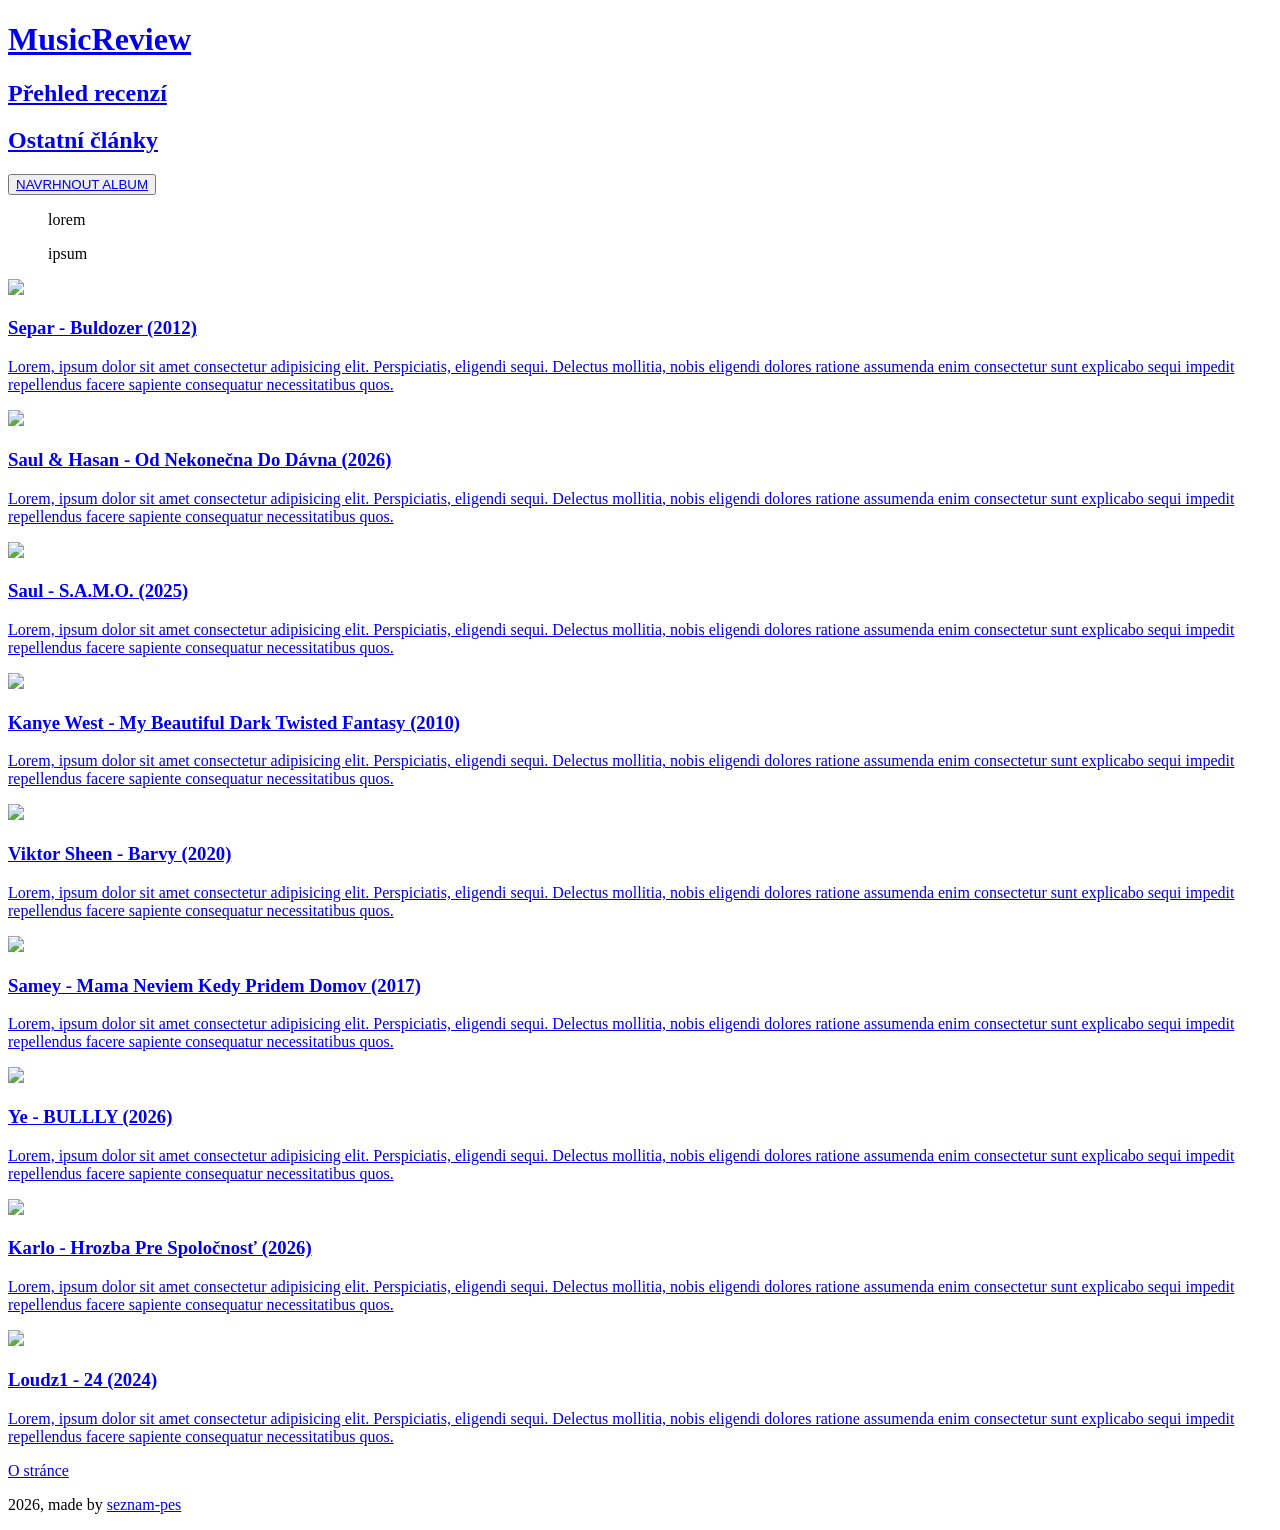
==== index.html @ 6a29ee66 "Add files via upload" ====
<!DOCTYPE html>
<html lang="cs">

<head>
    <meta charset="UTF-8">
    <meta name="viewport" content="width=device-width, initial-scale=1.0">
    <title>MusicReview - Homepage</title>
    <link rel="stylesheet" href="css/main.css">
    <script src="js/scripts.js"></script>
</head>

<body>
    <div class="img">
        <div class="frosted">
            <header>
                <h1><a href="/index.html">MusicReview</a></h1>
                <h2><a href="html/recenze.html">Přehled recenzí</a></h2>
                <h2><a href="html/other.html">Ostatní články</a></h2>
                <button><a href="html/submit.html">NAVRHNOUT ALBUM</a></button>
            </header>
            <div class="container">
                <menu>
                    <p>lorem</p>
                    <p>ipsum</p>
                </menu>
                <main>
                    <a href="html/buldozer.html" class="no-desc">
                        <div class="horiz-card">
                            <img src="img/buldozer.jpg" width="200px">
                            <div style="display: block;">
                                <h3>Separ - Buldozer (2012)</h3>
                                <p>Lorem, ipsum dolor sit amet consectetur adipisicing elit. Perspiciatis, eligendi
                                    sequi.
                                    Delectus mollitia, nobis eligendi dolores ratione assumenda enim consectetur sunt
                                    explicabo sequi impedit repellendus facere sapiente consequatur necessitatibus quos.
                                </p>
                            </div>
                        </div>
                    </a>

                    <a href="html/ondd.html" class="no-desc">
                        <div class="horiz-card">
                            <img src="img/ondd.jpg" width="200px">
                            <div style="display: block;">
                                <h3>Saul & Hasan - Od Nekonečna Do Dávna (2026)</h3>
                                <p>Lorem, ipsum dolor sit amet consectetur adipisicing elit. Perspiciatis, eligendi
                                    sequi.
                                    Delectus mollitia, nobis eligendi dolores ratione assumenda enim consectetur sunt
                                    explicabo sequi impedit repellendus facere sapiente consequatur necessitatibus quos.
                                </p>
                            </div>
                        </div>
                    </a>

                    <a href="html/samo.html" class="no-desc">
                        <div class="horiz-card">
                            <img src="img/samo.jpg" width="200px">
                            <div style="display: block;">
                                <h3>Saul - S.A.M.O. (2025)</h3>
                                <p>Lorem, ipsum dolor sit amet consectetur adipisicing elit. Perspiciatis, eligendi
                                    sequi.
                                    Delectus mollitia, nobis eligendi dolores ratione assumenda enim consectetur sunt
                                    explicabo sequi impedit repellendus facere sapiente consequatur necessitatibus quos.
                                </p>
                            </div>
                        </div>
                    </a>

                    <a href="html/mbdtf.html" class="no-desc">
                        <div class="horiz-card">
                            <img src="img/mbdtf.jpg" width="200px">
                            <div style="display: block;">
                                <h3>Kanye West - My Beautiful Dark Twisted Fantasy (2010)</h3>
                                <p>Lorem, ipsum dolor sit amet consectetur adipisicing elit. Perspiciatis, eligendi
                                    sequi.
                                    Delectus mollitia, nobis eligendi dolores ratione assumenda enim consectetur sunt
                                    explicabo sequi impedit repellendus facere sapiente consequatur necessitatibus quos.
                                </p>
                            </div>
                        </div>
                    </a>

                    <a href="html/barvy.html" class="no-desc">
                        <div class="horiz-card">
                            <img src="img/barvy.jpg" width="200px">
                            <div style="display: block;">
                                <h3>Viktor Sheen - Barvy (2020)</h3>
                                <p>Lorem, ipsum dolor sit amet consectetur adipisicing elit. Perspiciatis, eligendi
                                    sequi.
                                    Delectus mollitia, nobis eligendi dolores ratione assumenda enim consectetur sunt
                                    explicabo sequi impedit repellendus facere sapiente consequatur necessitatibus quos.
                                </p>
                            </div>
                        </div>
                    </a>

                    <a href="html/mnkpd.html" class="no-desc">
                        <div class="horiz-card">
                            <img src="img/mnkpd.jpg" width="200px">
                            <div style="display: block;">
                                <h3>Samey - Mama Neviem Kedy Pridem Domov (2017)</h3>
                                <p>Lorem, ipsum dolor sit amet consectetur adipisicing elit. Perspiciatis, eligendi
                                    sequi.
                                    Delectus mollitia, nobis eligendi dolores ratione assumenda enim consectetur sunt
                                    explicabo sequi impedit repellendus facere sapiente consequatur necessitatibus quos.
                                </p>
                            </div>
                        </div>
                    </a>

                    <a href="html/bully.html" class="no-desc">
                        <div class="horiz-card">
                            <img src="img/bully.jpg" width="200px">
                            <div style="display: block;">
                                <h3>Ye - BULLLY (2026)</h3>
                                <p>Lorem, ipsum dolor sit amet consectetur adipisicing elit. Perspiciatis, eligendi
                                    sequi.
                                    Delectus mollitia, nobis eligendi dolores ratione assumenda enim consectetur sunt
                                    explicabo sequi impedit repellendus facere sapiente consequatur necessitatibus quos.
                                </p>
                            </div>
                        </div>
                    </a>

                    <a href="html/hrozbaprespolocnost.html" class="no-desc">
                        <div class="horiz-card">
                            <img src="img/hps.jpg" width="200px">
                            <div style="display: block;">
                                <h3>Karlo - Hrozba Pre Spoločnosť (2026)</h3>
                                <p>Lorem, ipsum dolor sit amet consectetur adipisicing elit. Perspiciatis, eligendi
                                    sequi. Delectus mollitia, nobis eligendi dolores ratione assumenda enim consectetur
                                    sunt explicabo sequi impedit repellendus facere sapiente consequatur necessitatibus
                                    quos.</p>
                            </div>
                        </div>
                    </a>

                    <a href="html/24.html" class="no-desc">
                        <div class="horiz-card">
                            <img src="img/24.jpg" width="200px">
                            <div style="display: block;">
                                <h3>Loudz1 - 24 (2024)</h3>
                                <p>Lorem, ipsum dolor sit amet consectetur adipisicing elit. Perspiciatis, eligendi
                                    sequi. Delectus mollitia, nobis eligendi dolores ratione assumenda enim consectetur
                                    sunt explicabo sequi impedit repellendus facere sapiente consequatur necessitatibus
                                    quos.</p>
                            </div>
                        </div>
                    </a>

                </main>
            </div>
            <footer>
                <p><a href="html/about.html">O stránce</a></p>
                <p>2026, made by <a href="https://github.com/seznampes">seznam-pes</a></p>
            </footer>
        </div>
    </div>
</body>

</html>
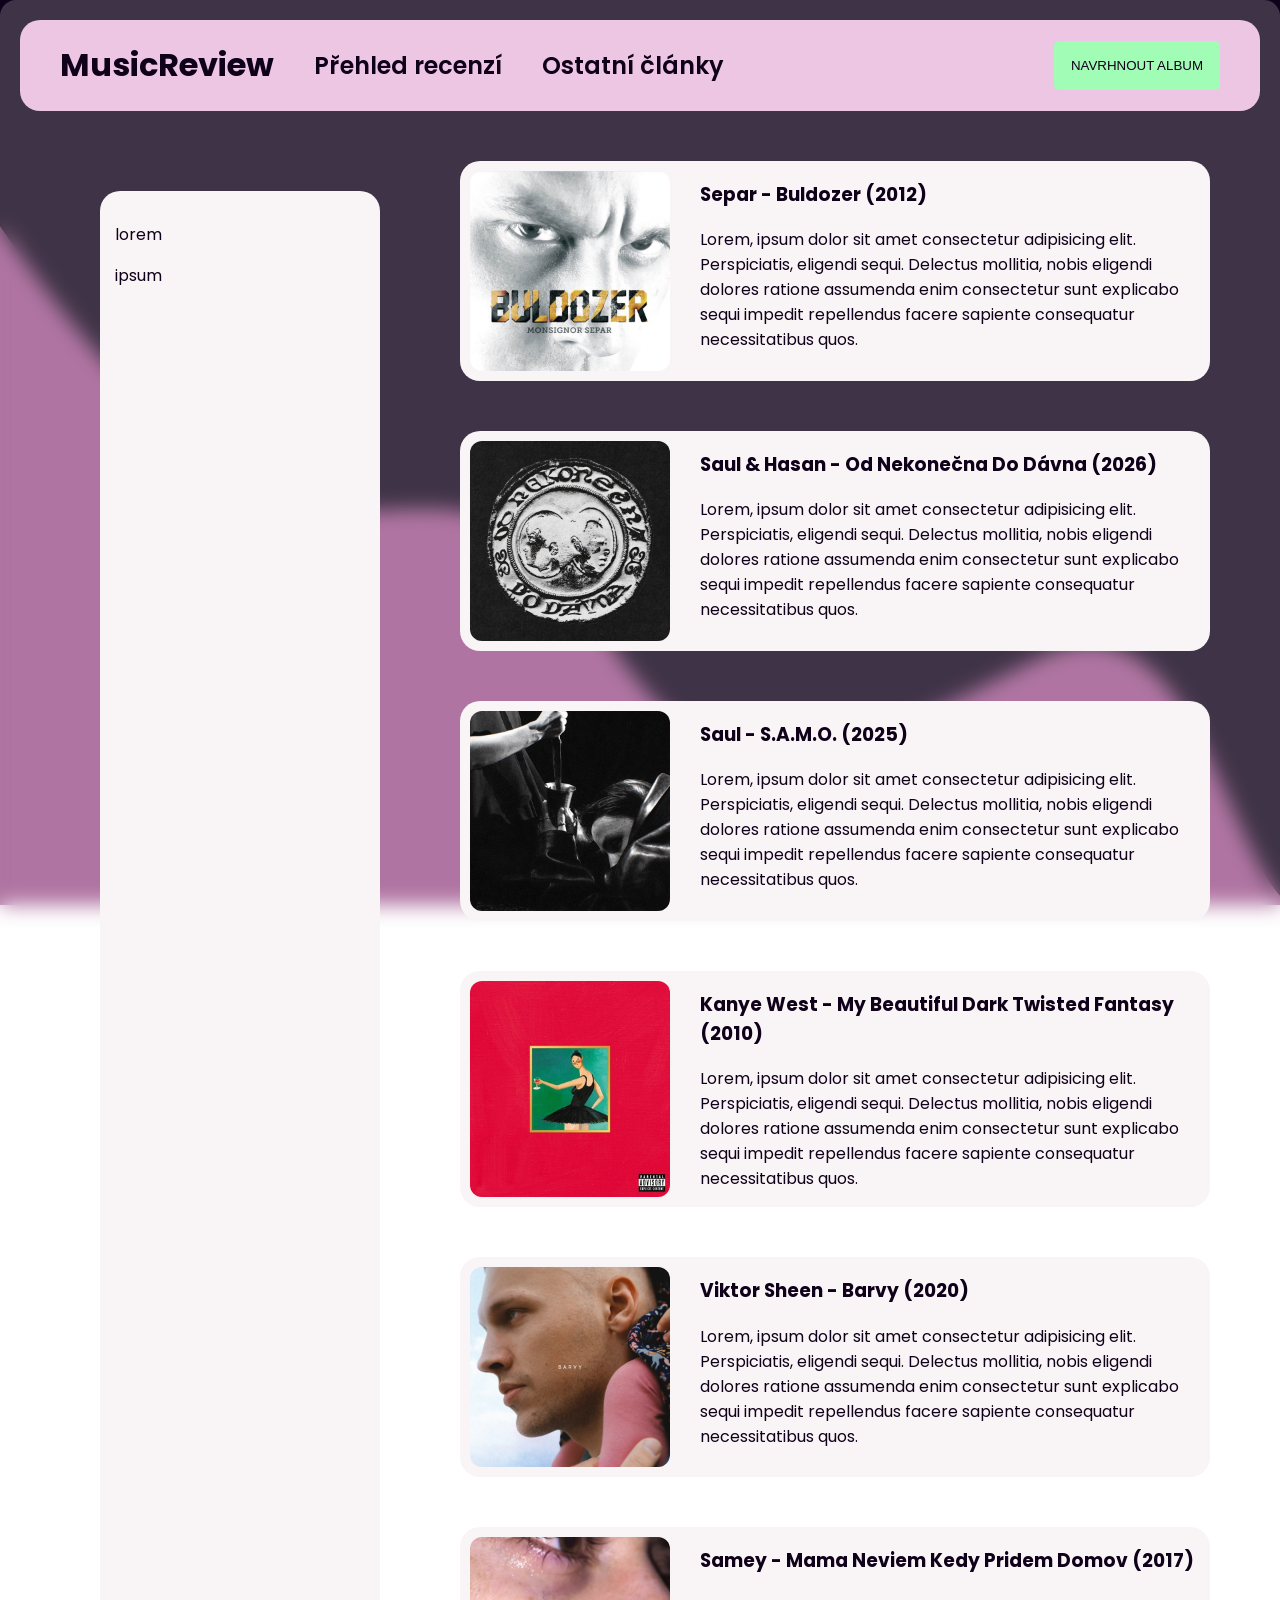
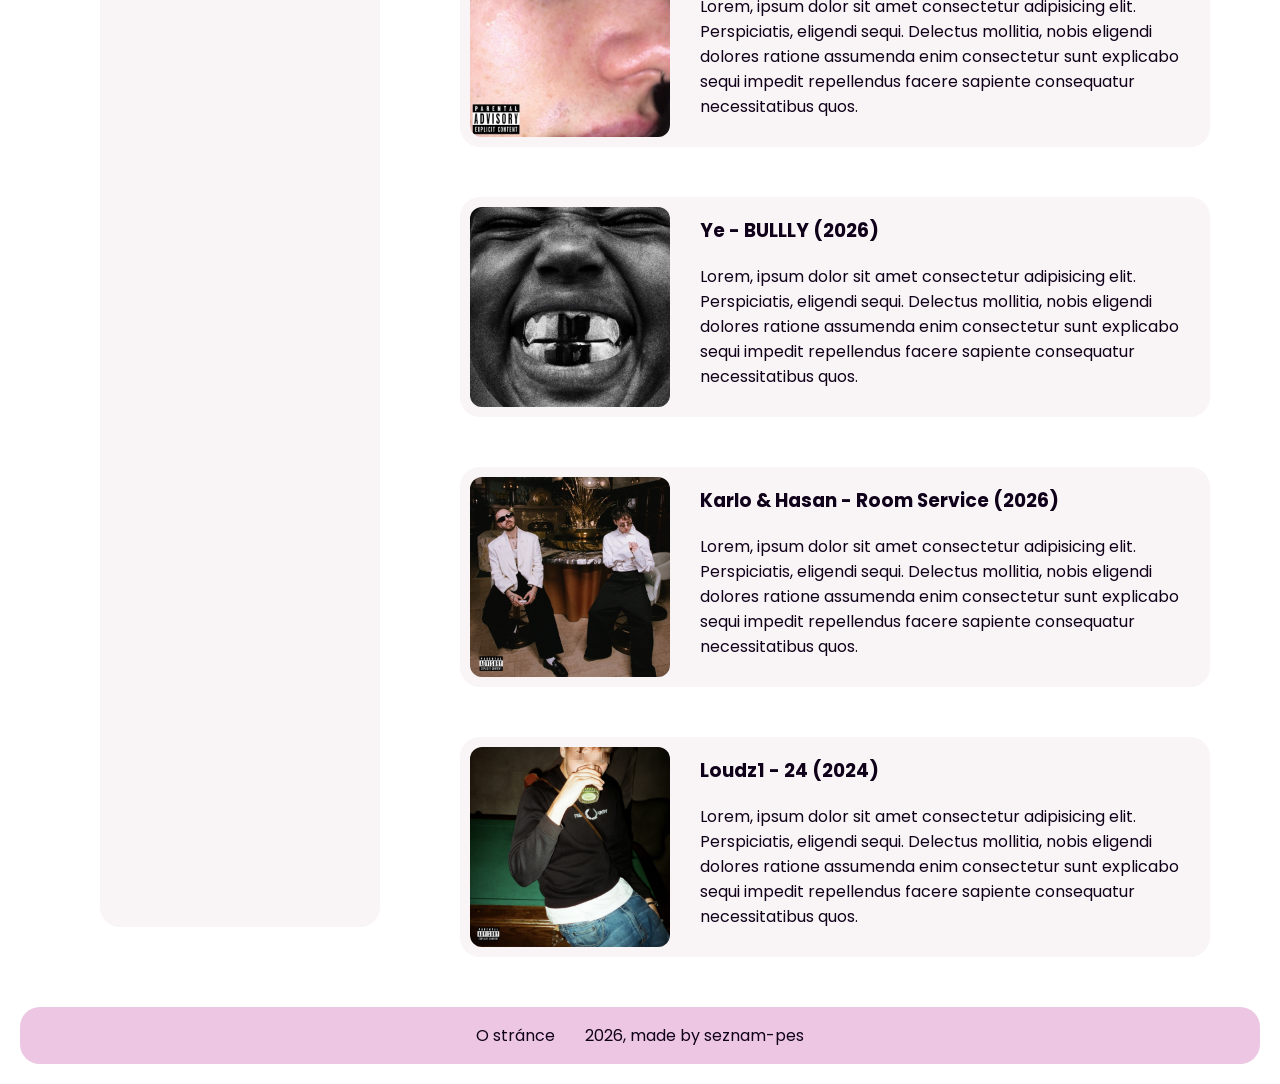
==== commit bd0a9256: "replaced hps with room service" ====
--- a/index.html
+++ b/index.html
@@ -122,11 +122,11 @@
                         </div>
                     </a>
 
-                    <a href="html/hrozbaprespolocnost.html" class="no-desc">
+                    <a href="html/roomservice.html" class="no-desc">
                         <div class="horiz-card">
-                            <img src="img/hps.jpg" width="200px">
+                            <img src="img/roomservice.jpg" width="200px">
                             <div style="display: block;">
-                                <h3>Karlo - Hrozba Pre Spoločnosť (2026)</h3>
+                                <h3>Karlo & Hasan - Room Service (2026)</h3>
                                 <p>Lorem, ipsum dolor sit amet consectetur adipisicing elit. Perspiciatis, eligendi
                                     sequi. Delectus mollitia, nobis eligendi dolores ratione assumenda enim consectetur
                                     sunt explicabo sequi impedit repellendus facere sapiente consequatur necessitatibus
--- a/css/main.css
+++ b/css/main.css
@@ -0,0 +1,222 @@
+@import url('https://fonts.googleapis.com/css2?family=Poppins:ital,wght@0,100;0,200;0,300;0,400;0,500;0,600;0,700;0,800;0,900;1,100;1,200;1,300;1,400;1,500;1,600;1,700;1,800;1,900&display=swap');
+
+body {
+    font-family: "Poppins",sans-serif;
+    color: #F9F4F5;
+    margin: 0;
+}
+
+.img {
+    background-image: url("../img/bg.png");
+    background-size: cover;
+    background-repeat: no-repeat;
+    background-size: 100%;
+    background-attachment: fixed;
+    inset: 0;
+}
+
+.subimg {
+    background-size: cover;
+    background-repeat: no-repeat;
+    background-size: 100%;
+    background-attachment: fixed;
+    inset: 0;
+    padding: 20px;
+}
+
+.frosted {
+    padding: 20px;
+    background: rgba(255, 255, 255, 0.2);
+    backdrop-filter: blur(10px);
+    -webkit-backdrop-filter: blur(10px);
+
+    border-radius: 16px;
+}
+
+header {
+    background-color: #ecc6e3;
+    color: #10011a;
+    display: flex;
+    gap: 40px;
+    align-items: center;
+    border-radius: 20px;
+}
+
+header h1 {
+    margin-left: 40px;
+}
+
+header h2 {
+    font-weight: 600;
+}
+
+header button {
+    border-radius: 5px;
+    background-color: rgb(161, 252, 181);
+    padding: 15px;
+
+    border-color: transparent;
+    margin-left: auto;
+    margin-right: 40px;
+}
+
+header button a {
+    color: #10011a;
+    text-decoration: none;
+    transition: transform 0.2s ease;
+    display: inline-block;
+}
+
+header button a:hover {
+    font-weight: 700;
+    transform: scale(1.05);
+}
+
+footer {
+    background-color: #ecc6e3;
+    color: #10011a;
+    display: flex;
+    justify-content: center;
+    gap: 30px;
+    align-items: center;
+    border-radius: 20px;
+}
+
+menu {
+    background-color: #F9F4F5;
+    color: #10011a;
+    justify-content: center;
+    gap: 30px;
+    width: 250px;
+    flex-shrink: 0;
+    border-radius: 20px;
+    padding: 15px;
+    margin: 30px;
+}
+
+a {
+    color: #10011a;
+    text-decoration: none;
+    transition: transform 0.2s ease;
+    display: inline-block;
+}
+
+a:hover {
+    font-weight: 700;
+    transform: scale(1.05);
+}
+
+a:active {
+    font-weight: bold;
+}
+
+a:visited {
+    color: #10011a;
+}
+
+.container {
+    display: flex;
+    gap: 50px;
+    margin: 50px;
+}
+
+.horiz-card {
+    background-color: #F9F4F5;
+    color: #10011a;
+    border-radius: 20px;
+    display: flex;
+    gap: 20px;
+}
+
+.horiz-card img {
+    border-radius: 12px;
+    margin: 10px;
+}
+
+main {
+    display: flex;
+    flex-direction: column;
+    gap: 50px;
+}
+
+.no-desc {
+    transition: transform 0.5s ease;
+}
+.no-desc:hover {
+    font-weight: 400;
+    transform: scale(1.05);
+}
+
+.star {
+    width: 130px;
+    height: 130px;
+    background-size: contain;
+    background-repeat: no-repeat;
+    filter: drop-shadow(0 4px 6px rgba(0,0,0,0.25));
+    opacity: 0;
+    transform: translateX(-30px);
+    animation: slideIn 0.6s ease forwards;
+}
+
+@keyframes slideIn {
+  to {
+    opacity: 1;
+    transform: translateX(0);
+  }
+}
+
+.star:nth-child(2) { animation-delay: 0.1s; }
+.star:nth-child(3) { animation-delay: 0.2s; }
+.star:nth-child(4) { animation-delay: 0.3s; }
+.star:nth-child(5) { animation-delay: 0.4s; }
+
+table {
+    border: 1px solid #f9f4f5;
+    margin: 50px;
+    width: 1200px;
+}
+
+th,tr,td {
+    padding: 10px;
+    text-align: center;
+}
+
+.left img {
+    border-radius: 50px;
+    width: 500px;
+    box-shadow: 15px 15px 15px rgba(255, 255, 255, 0.5);
+    margin: 50px;
+  }
+  
+  .left, .right {
+    width: 50%;
+    display: flex;
+    justify-content: center;
+    align-items: center;
+  }
+  
+  .right {
+    flex-direction: column;
+  }
+  
+  .artist {
+    font-size: 27px;
+    font-style: italic;
+  }
+  
+  .right h1 {
+    margin: 0;
+    font-size: 60px;
+  }
+
+  .tracklist {
+    display: flex;
+    align-items: center;
+    flex-direction: column;
+  }
+
+  .onddcontainer {
+    display: flex;
+    flex-direction: row;
+    gap: 0;
+  }
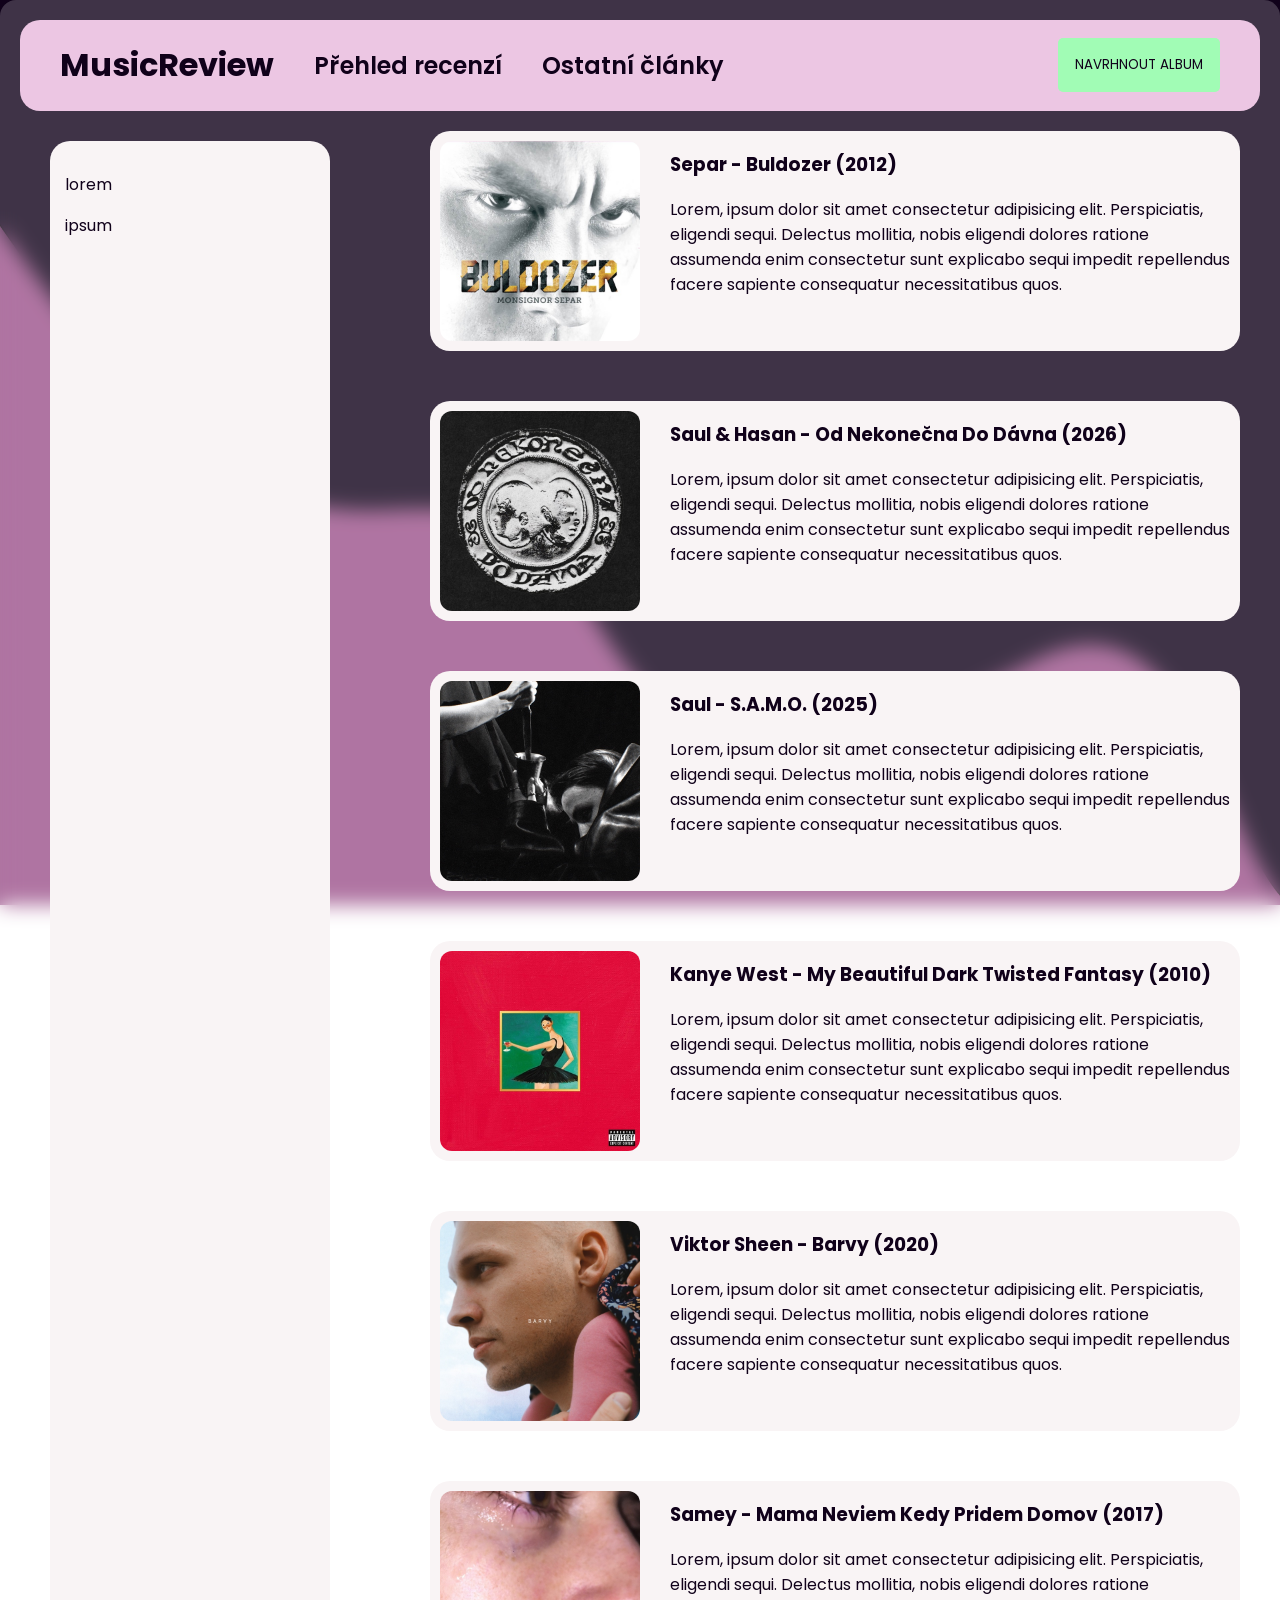
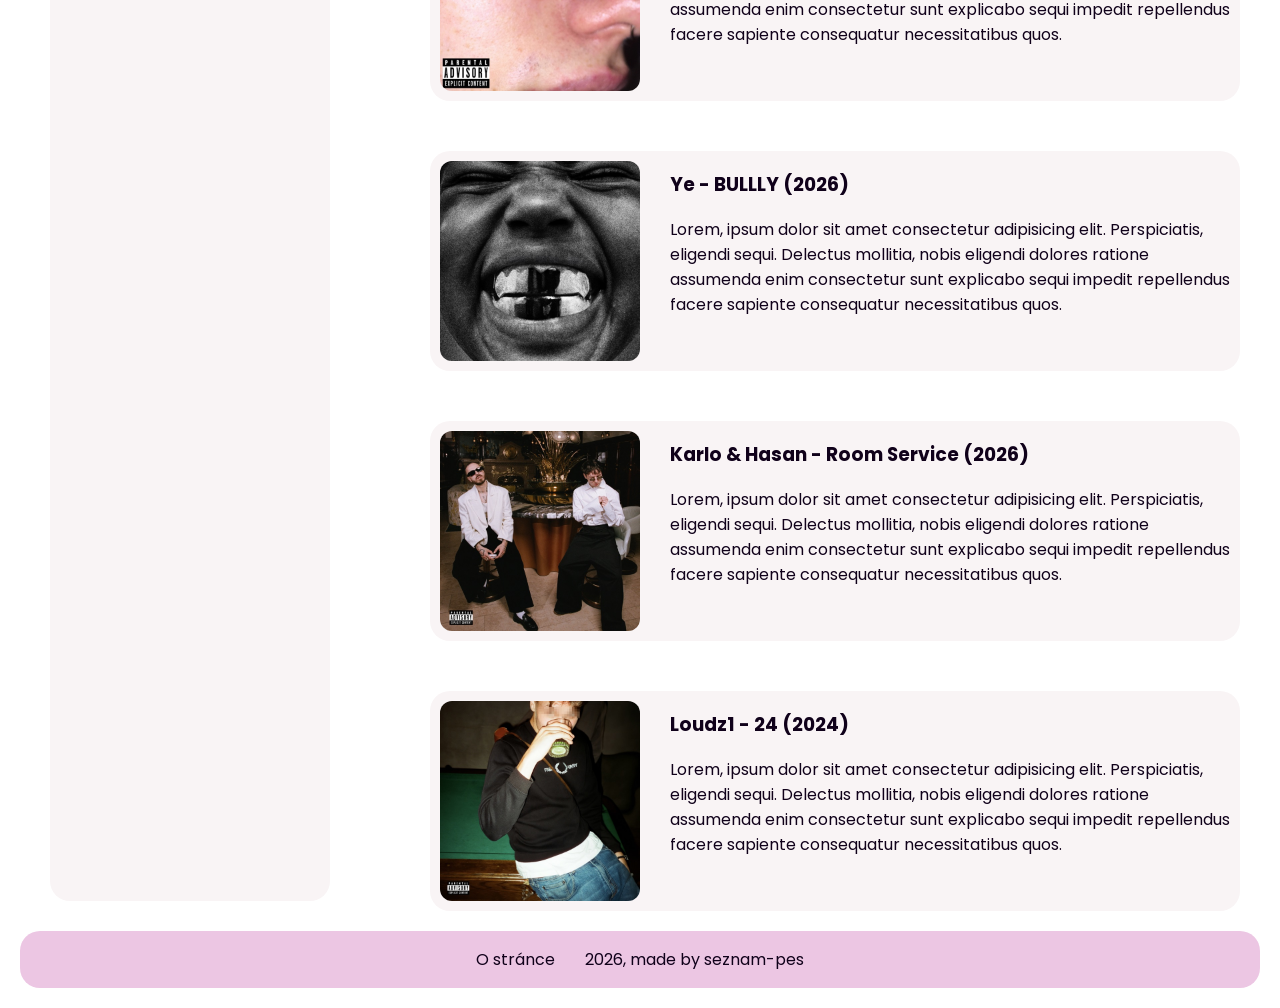
==== commit df32ac50: "index fix + about css edit" ====
--- a/index.html
+++ b/index.html
@@ -23,7 +23,7 @@
                     <p>lorem</p>
                     <p>ipsum</p>
                 </menu>
-                <main>
+                <main style="margin: 20px;">
                     <a href="html/buldozer.html" class="no-desc">
                         <div class="horiz-card">
                             <img src="img/buldozer.jpg" width="200px">
--- a/css/main.css
+++ b/css/main.css
@@ -1,9 +1,12 @@
 @import url('https://fonts.googleapis.com/css2?family=Poppins:ital,wght@0,100;0,200;0,300;0,400;0,500;0,600;0,700;0,800;0,900;1,100;1,200;1,300;1,400;1,500;1,600;1,700;1,800;1,900&display=swap');
+
+html {height: 100%;}
 
 body {
     font-family: "Poppins",sans-serif;
     color: #F9F4F5;
     margin: 0;
+    min-height: 100vh;
 }
 
 .img {
@@ -31,6 +34,8 @@
     -webkit-backdrop-filter: blur(10px);
 
     border-radius: 16px;
+    min-height: 100vh;
+    margin: 0;
 }
 
 header {
@@ -54,6 +59,7 @@
     border-radius: 5px;
     background-color: rgb(161, 252, 181);
     padding: 15px;
+    font-family: "Poppins",sans-serif;
 
     border-color: transparent;
     margin-left: auto;
@@ -118,6 +124,8 @@
     display: flex;
     gap: 50px;
     margin: 50px;
+    min-height: 100vh;
+    margin: 0;
 }
 
 .horiz-card {
@@ -137,6 +145,8 @@
     display: flex;
     flex-direction: column;
     gap: 50px;
+    min-height: 100vh;
+    margin: 0;
 }
 
 .no-desc {
@@ -219,4 +229,37 @@
     display: flex;
     flex-direction: row;
     gap: 0;
+  }
+
+  form {
+    display: flex;
+    flex-direction: column;
+    gap: 30px;
+    padding: 20px;
+    background-color: antiquewhite;
+    border-radius: 20px;
+    align-items: center;
+  }
+
+  label {
+    color: #10011a;
+  }
+
+  input[type=submit] {
+    padding: 30px;
+    width: 200px;
+    text-align: center;
+    font-weight: 500;
+    font-family: "Poppins",sans-serif;
+    border-radius: 5px;
+    background-color: rgb(161, 252, 181);
+    padding: 15px;
+    cursor: pointer;
+    border-color: transparent;
+    transition: transform 0.2s ease;
+  }
+
+  input[type=submit]:hover {
+    font-weight: 700;
+    transform: scale(1.05);
   }
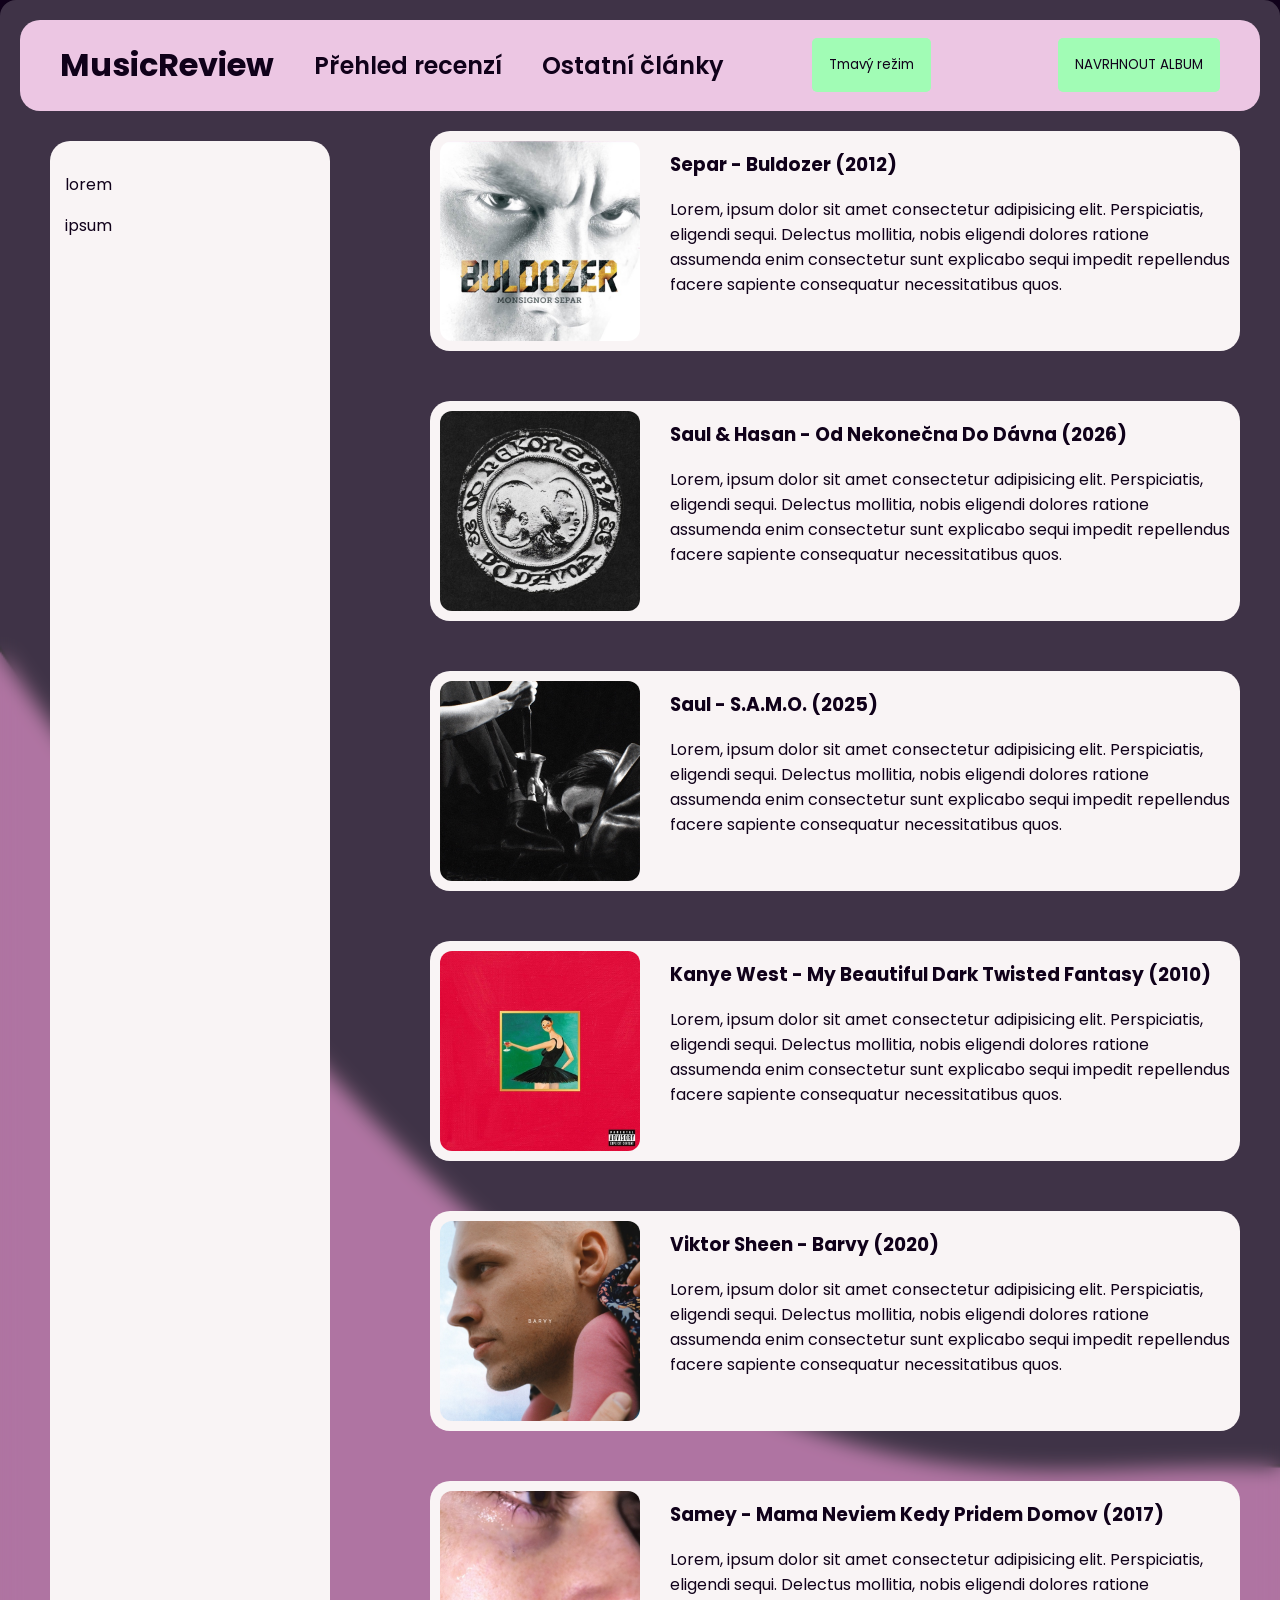
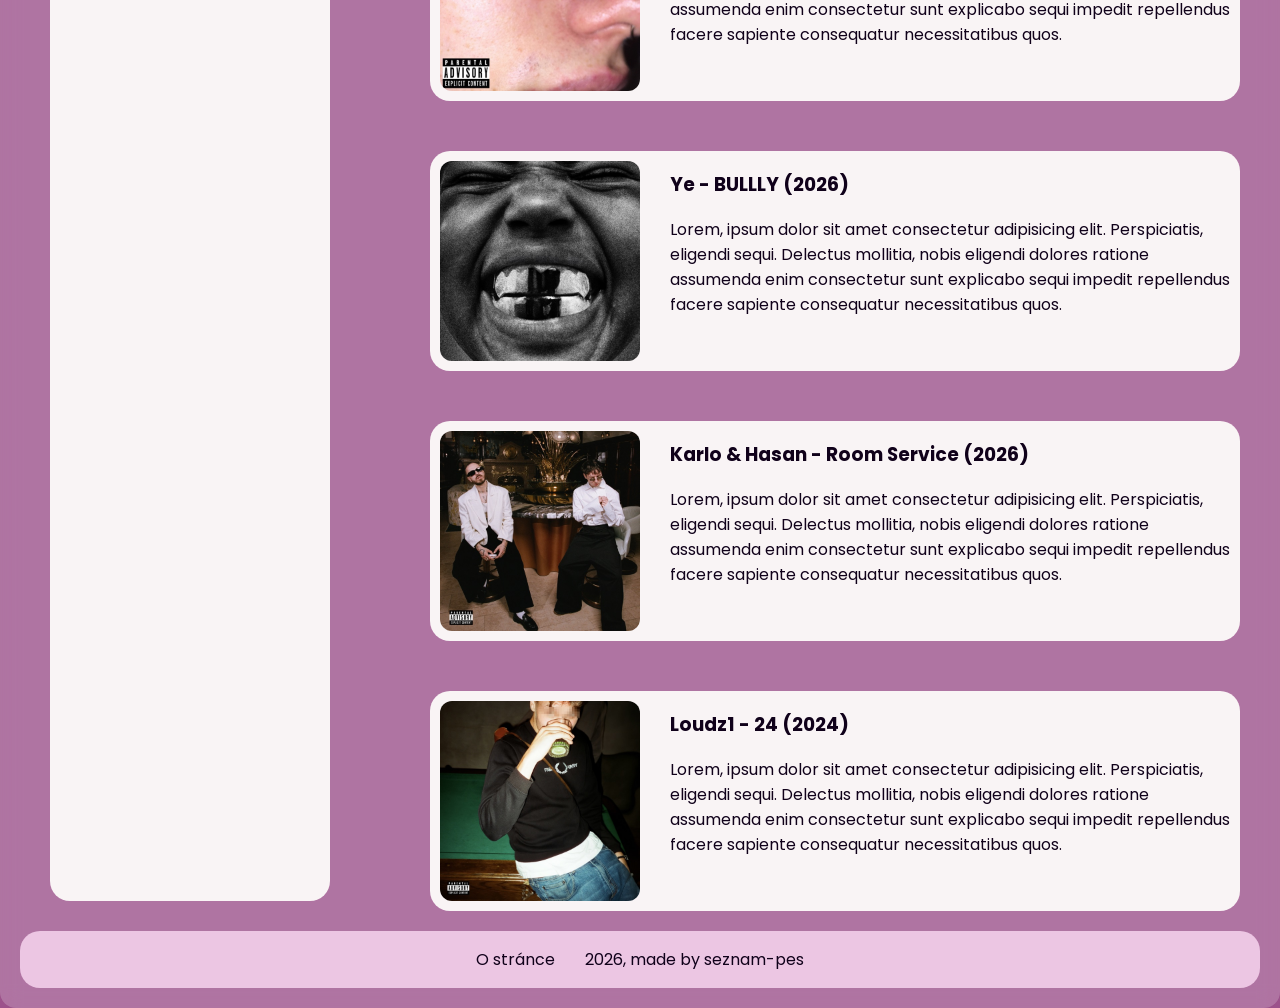
==== commit 3ce76488: "Update index.html" ====
--- a/index.html
+++ b/index.html
@@ -16,6 +16,7 @@
                 <h1><a href="/index.html">MusicReview</a></h1>
                 <h2><a href="html/recenze.html">Přehled recenzí</a></h2>
                 <h2><a href="html/other.html">Ostatní články</a></h2>
+                <button onclick="DarkMode()"><a>Tmavý režim</a></button>
                 <button><a href="html/submit.html">NAVRHNOUT ALBUM</a></button>
             </header>
             <div class="container">
@@ -152,10 +153,10 @@
             </div>
             <footer>
                 <p><a href="html/about.html">O stránce</a></p>
-                <p>2026, made by <a href="https://github.com/seznampes">seznam-pes</a></p>
+                <p>2026, made by <a href="https://github.com/seznam-pes">seznam-pes</a></p>
             </footer>
         </div>
     </div>
 </body>
 
-</html>+</html>
--- a/css/main.css
+++ b/css/main.css
@@ -6,20 +6,18 @@
     font-family: "Poppins",sans-serif;
     color: #F9F4F5;
     margin: 0;
-    min-height: 100vh;
+    min-height: 90vh;
 }
 
 .img {
     background-image: url("../img/bg.png");
     background-size: cover;
     background-repeat: no-repeat;
-    background-size: 100%;
-    background-attachment: fixed;
     inset: 0;
 }
 
 .subimg {
-    background-size: cover;
+    background-size: 100% auto;
     background-repeat: no-repeat;
     background-size: 100%;
     background-attachment: fixed;
@@ -34,8 +32,10 @@
     -webkit-backdrop-filter: blur(10px);
 
     border-radius: 16px;
-    min-height: 100vh;
-    margin: 0;
+    min-height: 90vh;
+    margin: 0;
+    -webkit-font-smoothing: antialiased;
+    -moz-osx-font-smoothing: grayscale;
 }
 
 header {
@@ -124,7 +124,7 @@
     display: flex;
     gap: 50px;
     margin: 50px;
-    min-height: 100vh;
+    min-height: 90vh;
     margin: 0;
 }
 
@@ -139,13 +139,14 @@
 .horiz-card img {
     border-radius: 12px;
     margin: 10px;
+    aspect-ratio: 1;
 }
 
 main {
     display: flex;
     flex-direction: column;
     gap: 50px;
-    min-height: 100vh;
+    min-height: 90vh;
     margin: 0;
 }
 
@@ -236,7 +237,7 @@
     flex-direction: column;
     gap: 30px;
     padding: 20px;
-    background-color: antiquewhite;
+    background-color: #F9F4F5;
     border-radius: 20px;
     align-items: center;
   }
@@ -262,4 +263,26 @@
   input[type=submit]:hover {
     font-weight: 700;
     transform: scale(1.05);
-  }+  }
+
+  @media (min-width: 600px) {
+  .header {grid-area: 1 / span 6;}
+  .menu {grid-area: 2 / span 1;}
+  .main {grid-area: 2 / span 4;}
+  .footer {grid-area: 4 / span 6;}
+
+  img {
+    aspect-ratio: 1;
+  }
+}
+
+@media (min-width: 768px) {
+  .header {grid-area: 1 / span 6;}
+  .menu {grid-area: 2 / span 1;}
+  .main {grid-area: 2 / span 4;}
+  .footer {grid-area: 3 / span 6;}
+
+    img {
+    aspect-ratio: 1;
+  }
+}
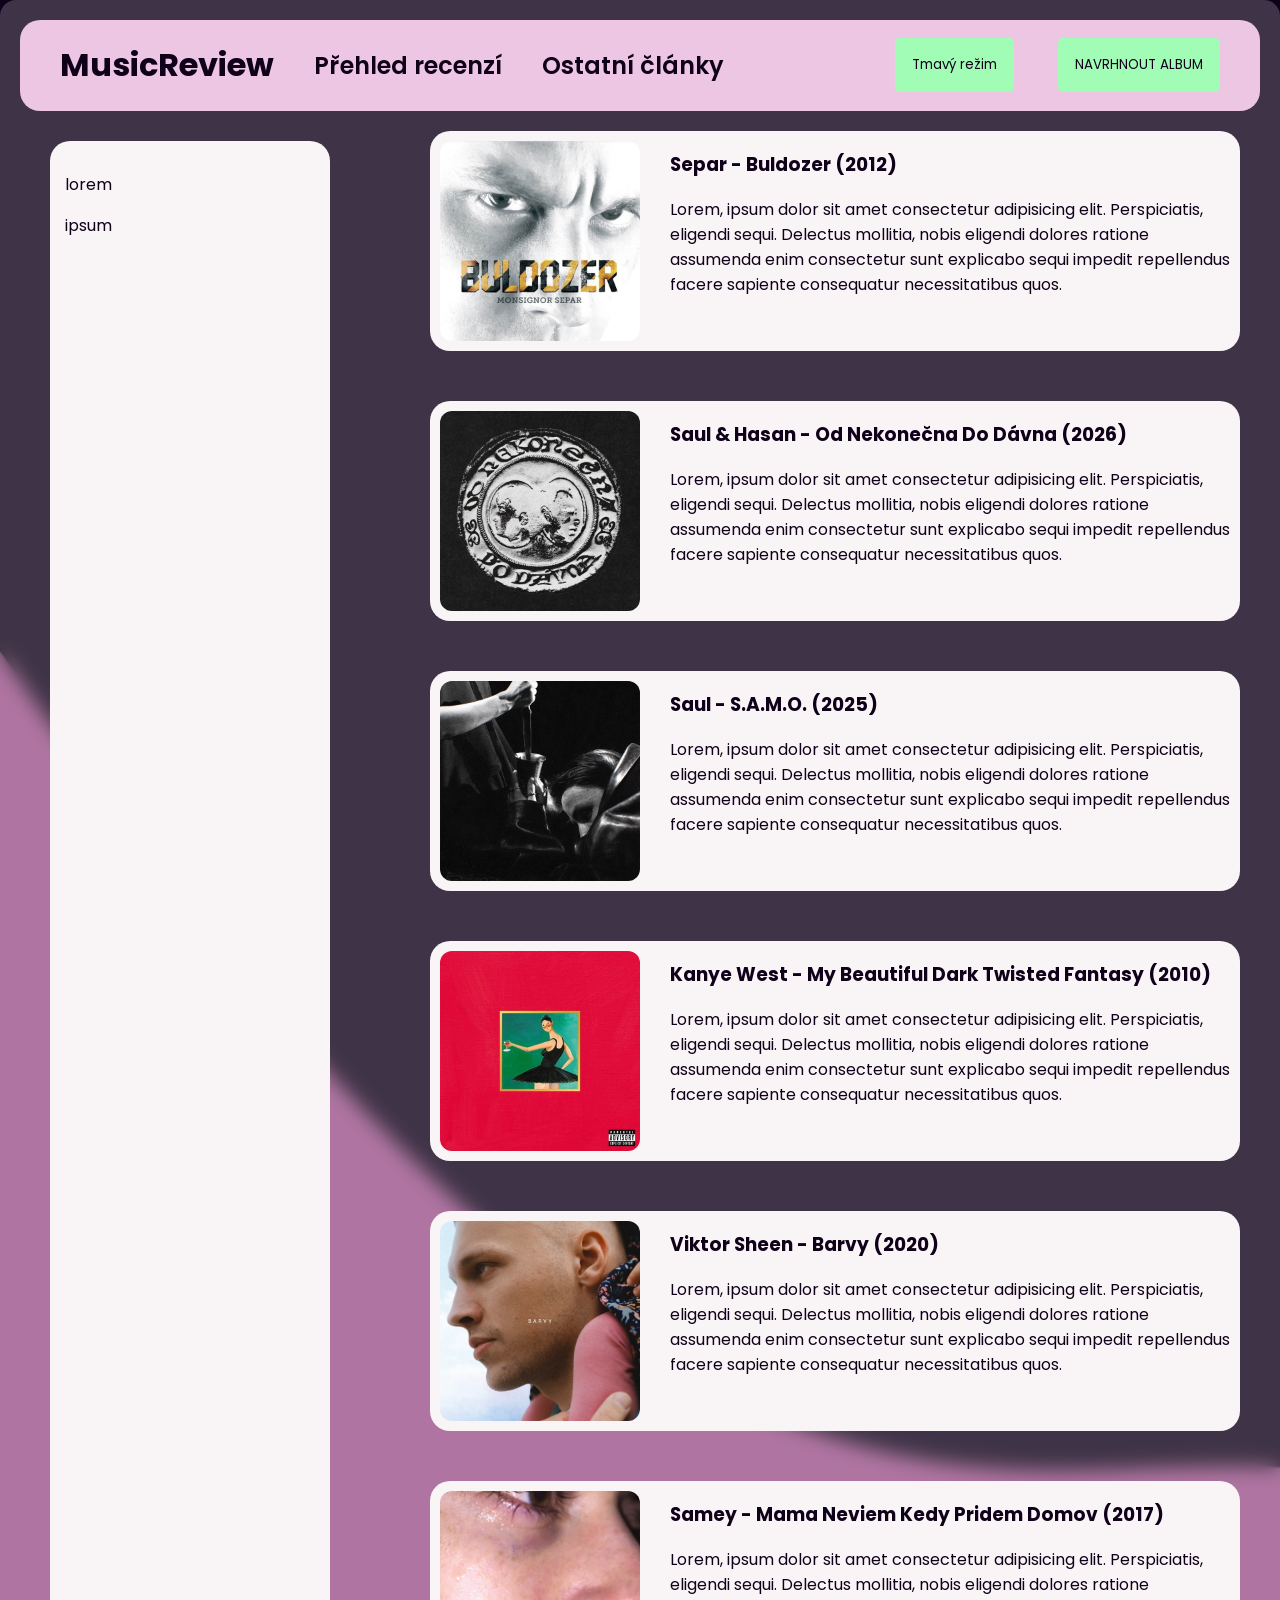
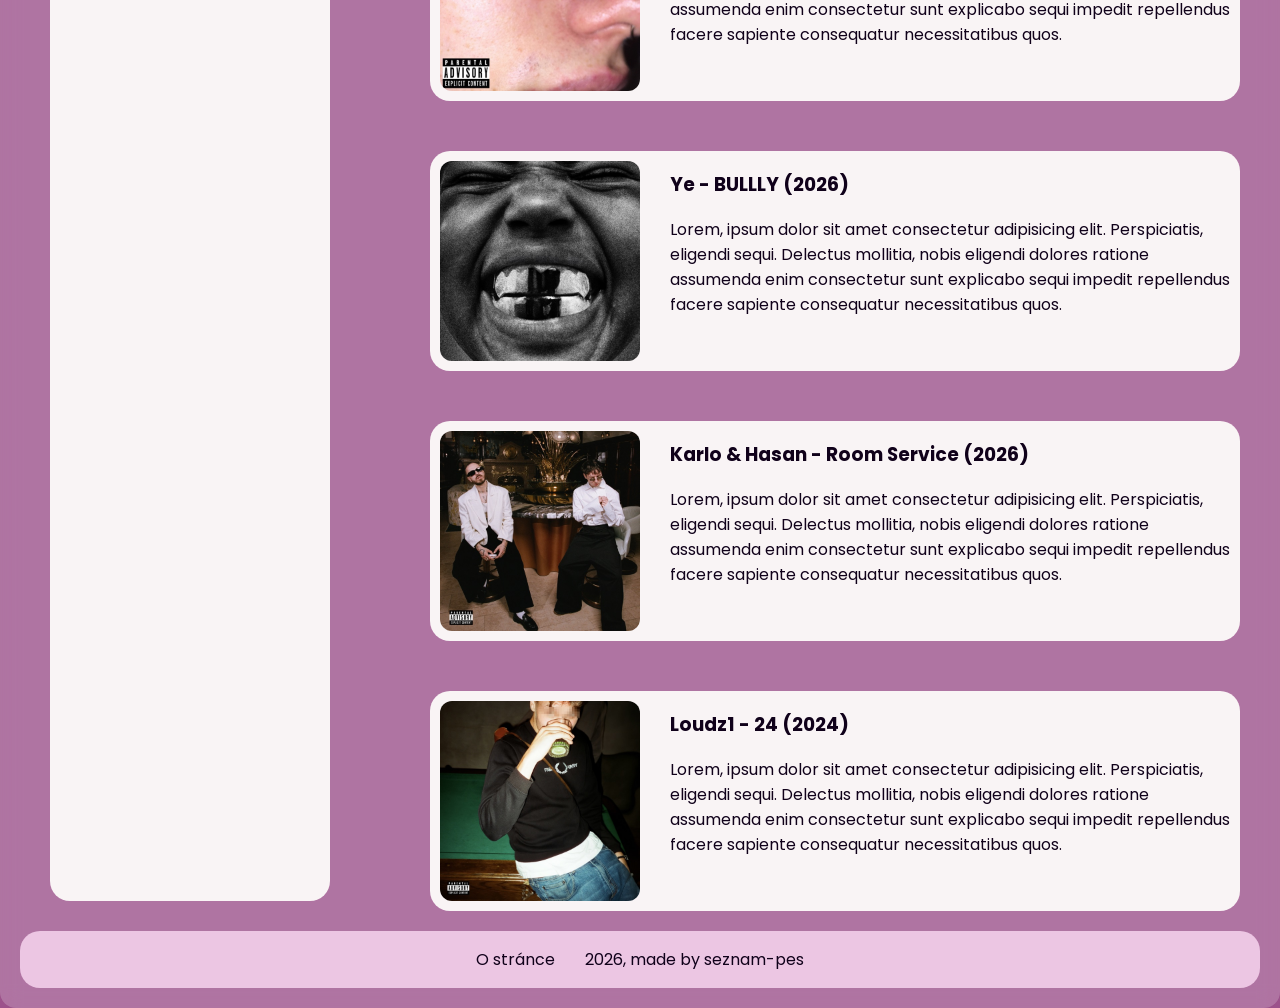
==== commit baf96f75: "Add button container for dark mode and submit album" ====
--- a/index.html
+++ b/index.html
@@ -16,8 +16,10 @@
                 <h1><a href="/index.html">MusicReview</a></h1>
                 <h2><a href="html/recenze.html">Přehled recenzí</a></h2>
                 <h2><a href="html/other.html">Ostatní články</a></h2>
-                <button onclick="DarkMode()"><a>Tmavý režim</a></button>
-                <button><a href="html/submit.html">NAVRHNOUT ALBUM</a></button>
+                <div class="btncontainer">
+                <button onclick="DarkMode()"><div class="darkmode"><a>Tmavý režim</a></div></button>
+                <button><div class="submit"><a href="html/submit.html">NAVRHNOUT ALBUM</a></div></button>
+                </div>
             </header>
             <div class="container">
                 <menu>
--- a/css/main.css
+++ b/css/main.css
@@ -62,8 +62,19 @@
     font-family: "Poppins",sans-serif;
 
     border-color: transparent;
+    margin-right: 40px;
+}
+
+header button.submit {
+    margin-left: 100px;
+}
+
+header button.darkmode {
+    margin-left: 200px;
+}
+
+.btncontainer {
     margin-left: auto;
-    margin-right: 40px;
 }
 
 header button a {
@@ -285,4 +296,4 @@
     img {
     aspect-ratio: 1;
   }
-}+}
